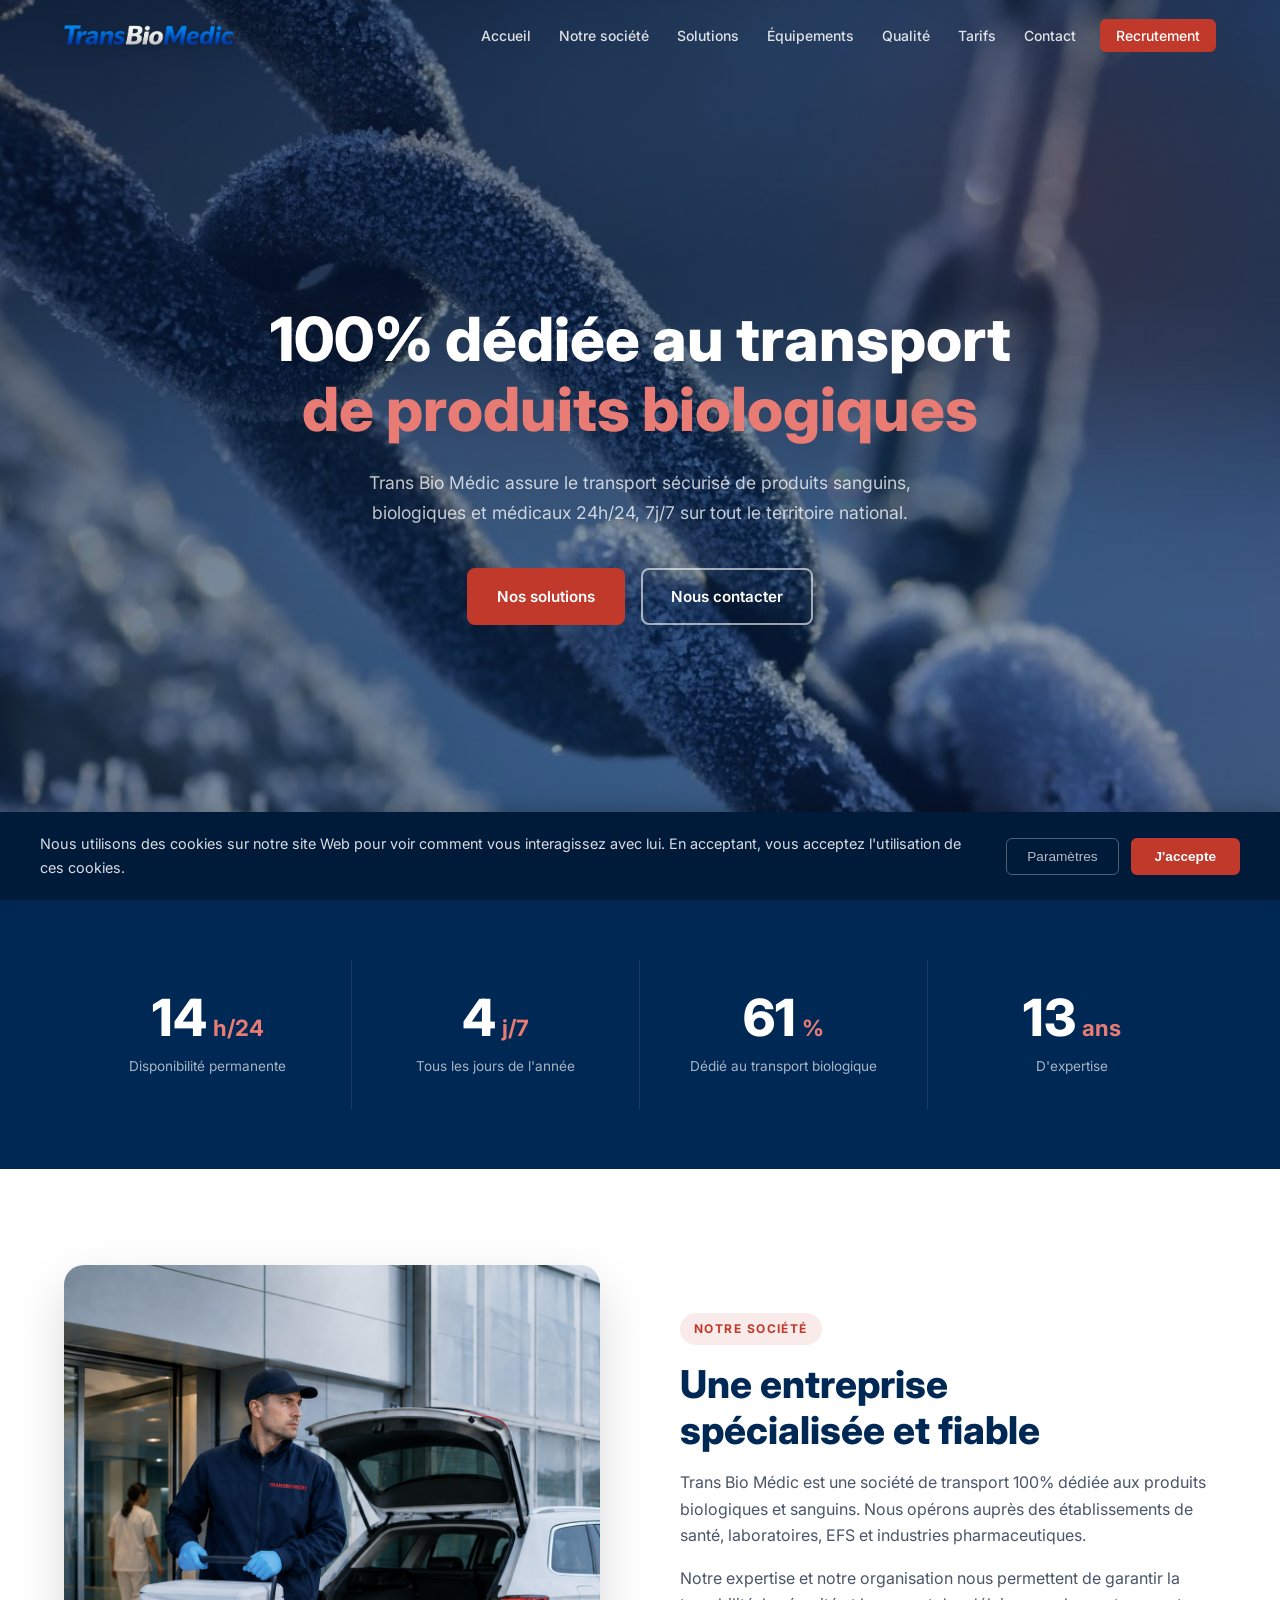
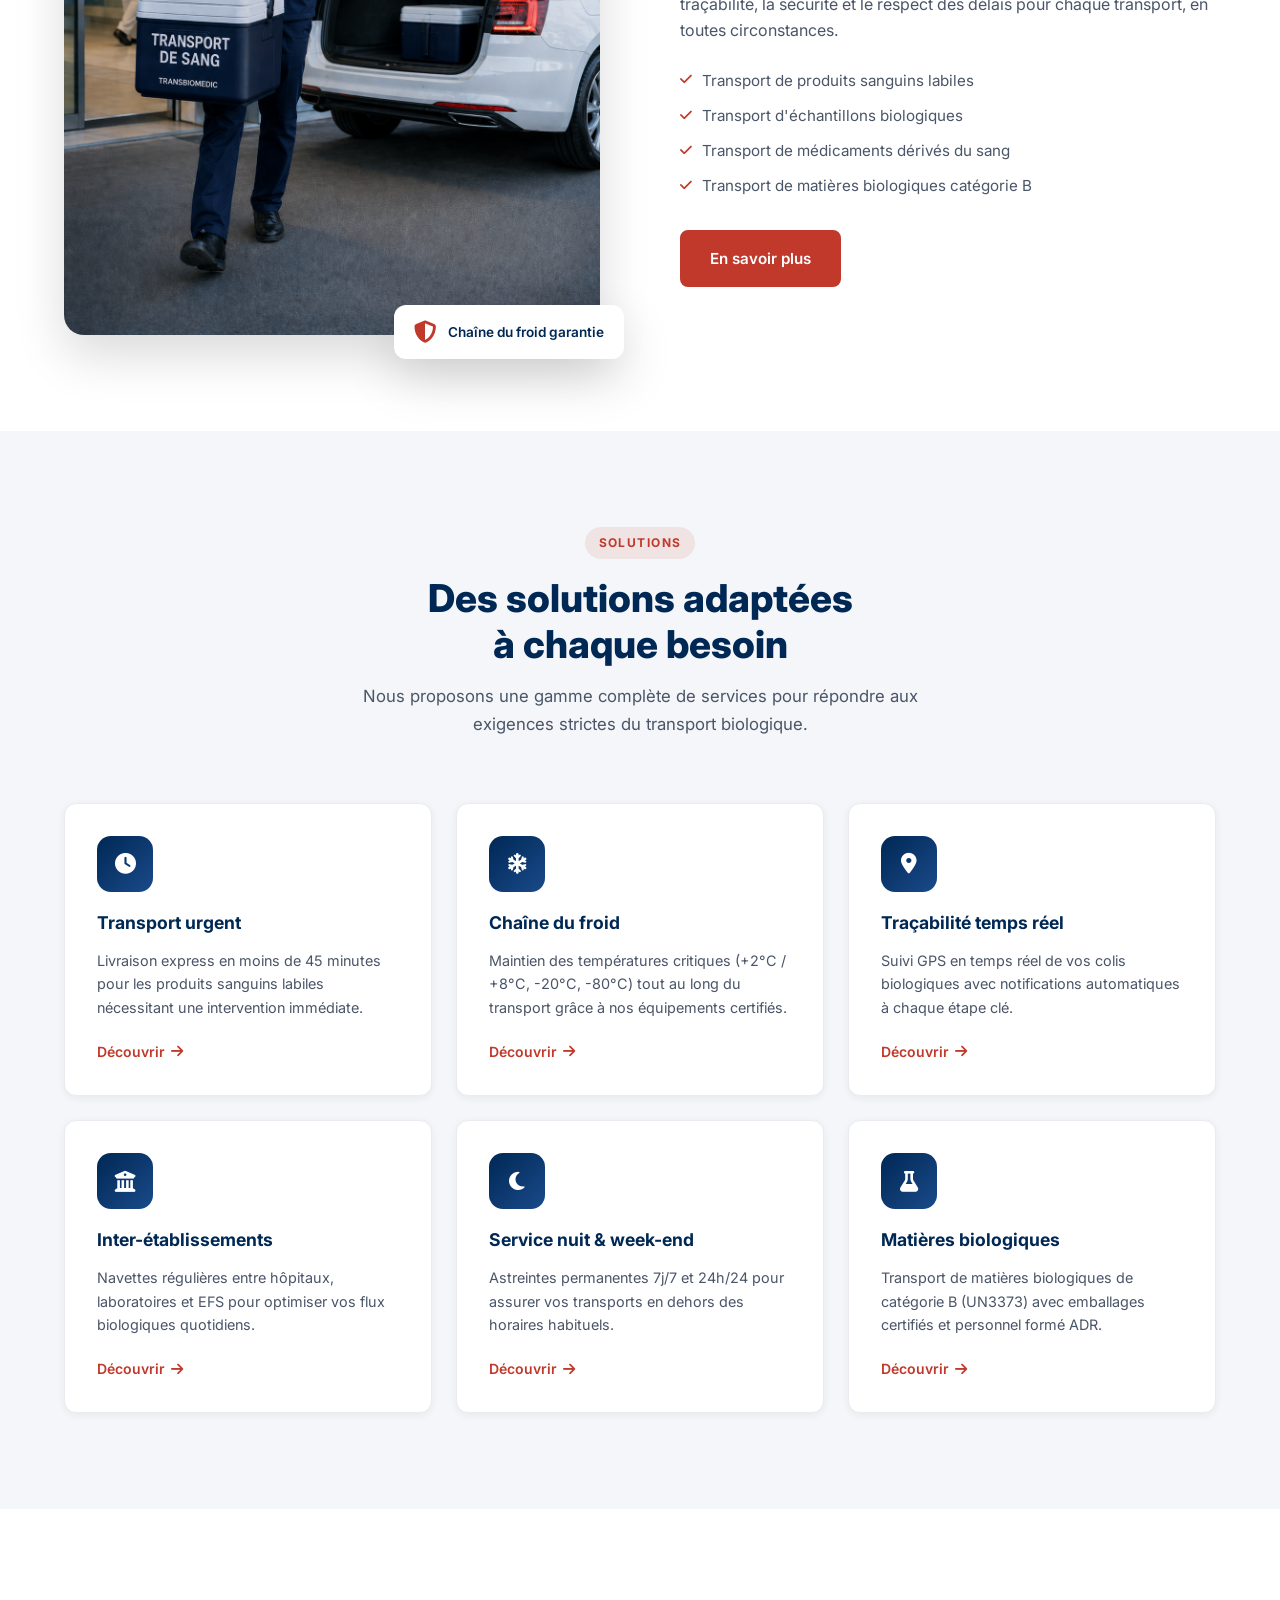
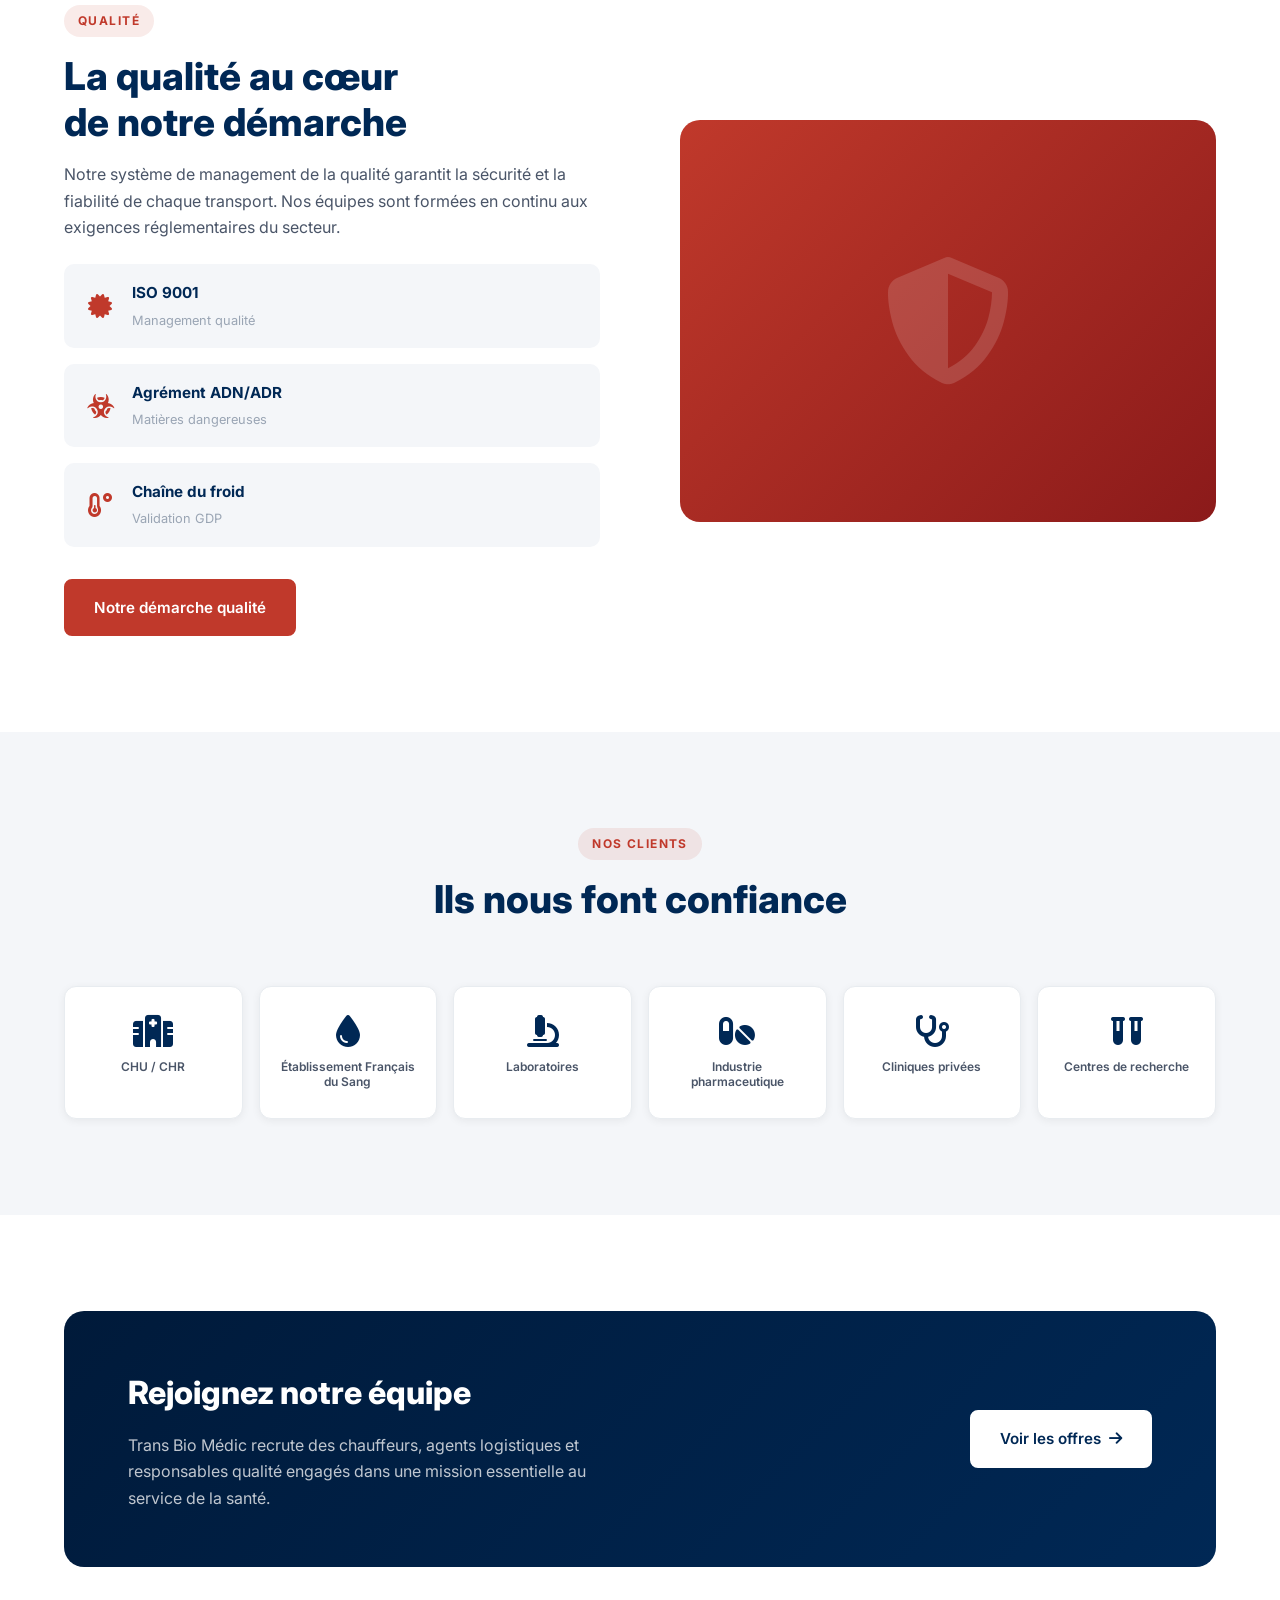
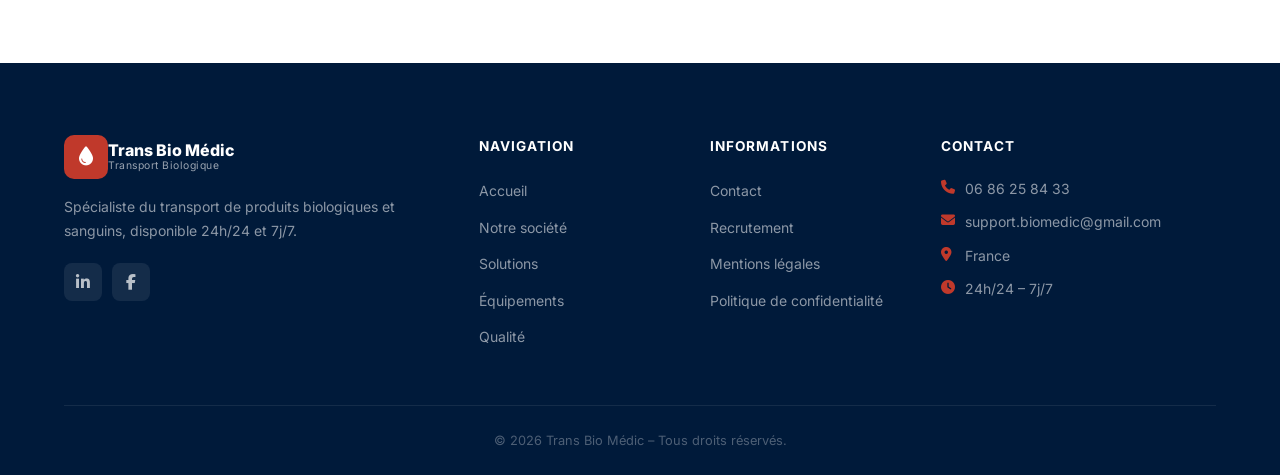
==== Accueil.html @ 2ca50e55 "Renommage index.html -> Accueil.html" ====
<!DOCTYPE html>
<html lang="fr">
<head>
  <meta charset="UTF-8" />
  <meta name="viewport" content="width=device-width, initial-scale=1.0" />
  <title>Trans Bio Médic – Transport de produits biologiques</title>
  <link rel="icon" type="image/x-icon" href="favicon.ico" />
  <link rel="icon" type="image/png" href="images/favicon.png" />
  <link rel="stylesheet" href="css/style.css" />
  <link rel="preconnect" href="https://fonts.googleapis.com" />
  <link rel="preconnect" href="https://fonts.gstatic.com" crossorigin />
  <link href="https://fonts.googleapis.com/css2?family=Inter:wght@300;400;500;600;700;800&display=swap" rel="stylesheet" />
  <link rel="stylesheet" href="https://cdnjs.cloudflare.com/ajax/libs/font-awesome/6.5.0/css/all.min.css" />
</head>
<body>

  <!-- ===== COOKIE BANNER ===== -->
  <div class="cookie-banner" id="cookieBanner">
    <div class="cookie-content">
      <p>Nous utilisons des cookies sur notre site Web pour voir comment vous interagissez avec lui. En acceptant, vous acceptez l'utilisation de ces cookies.</p>
      <div class="cookie-actions">
        <button class="btn-cookie-settings" id="cookieSettings">Paramètres</button>
        <button class="btn-cookie-accept" id="cookieAccept">J'accepte</button>
      </div>
    </div>
  </div>

  <!-- ===== HEADER / NAVIGATION ===== -->
  <header class="header" id="header">
    <nav class="navbar">
      <a href="index.html" class="logo">
        <img src="images/logo-tbm.png" alt="Trans Bio Médic" class="logo-img" />
      </a>

      <ul class="nav-links" id="navLinks">
        <li><a href="index.html" class="nav-link active">Accueil</a></li>
        <li><a href="pages/notre-societe.html" class="nav-link">Notre société</a></li>
        <li><a href="pages/solutions.html" class="nav-link">Solutions</a></li>
        <li><a href="pages/equipements.html" class="nav-link">Équipements</a></li>
        <li><a href="pages/qualite.html" class="nav-link">Qualité</a></li>
        <li><a href="Grille%20tarifaire.html" class="nav-link">Tarifs</a></li>
        <li><a href="pages/contact.html" class="nav-link">Contact</a></li>
        <li><a href="pages/recrutement.html" class="nav-link nav-link--cta">Recrutement</a></li>
      </ul>

      <button class="hamburger" id="hamburger" aria-label="Menu">
        <span></span><span></span><span></span>
      </button>
    </nav>
  </header>

  <!-- ===== HERO ===== -->
  <section class="hero">
    <div class="hero-bg">
      <div class="hero-particles" id="particles"></div>
    </div>
    <div class="hero-content">
      <h1 class="hero-title">
        100% dédiée au transport<br />
        <span class="hero-title--accent">de produits biologiques</span>
      </h1>
      <p class="hero-desc">
        Trans Bio Médic assure le transport sécurisé de produits sanguins, biologiques
        et médicaux 24h/24, 7j/7 sur tout le territoire national.
      </p>
      <div class="hero-cta">
        <a href="pages/solutions.html" class="btn btn--primary">Nos solutions</a>
        <a href="pages/contact.html" class="btn btn--outline">Nous contacter</a>
      </div>
    </div>
    <div class="hero-scroll">
      <span>Découvrir</span>
      <i class="fa-solid fa-chevron-down"></i>
    </div>
  </section>

  <!-- ===== CHIFFRES CLÉS ===== -->
  <section class="stats">
    <div class="container">
      <div class="stats-grid">
        <div class="stat-card" data-count="24">
          <span class="stat-number" data-target="24">0</span>
          <span class="stat-unit">h/24</span>
          <p class="stat-label">Disponibilité permanente</p>
        </div>
        <div class="stat-card" data-count="7">
          <span class="stat-number" data-target="7">0</span>
          <span class="stat-unit">j/7</span>
          <p class="stat-label">Tous les jours de l'année</p>
        </div>
        <div class="stat-card" data-count="100">
          <span class="stat-number" data-target="100">0</span>
          <span class="stat-unit">%</span>
          <p class="stat-label">Dédié au transport biologique</p>
        </div>
        <div class="stat-card" data-count="15">
          <span class="stat-number" data-target="22">0</span>
          <span class="stat-unit">ans</span>
          <p class="stat-label">D'expertise</p>
        </div>
      </div>
    </div>
  </section>

  <!-- ===== PRÉSENTATION ===== -->
  <section class="about section">
    <div class="container">
      <div class="about-grid">
        <div class="about-visual">
          <div class="about-img-wrapper">
            <img src="images/Coursier%20avec%20logo.png" alt="Coursier Trans Bio Médic" class="about-img" />
            <div class="about-badge-float">
              <i class="fa-solid fa-shield-halved"></i>
              <span>Chaîne du froid garantie</span>
            </div>
          </div>
        </div>
        <div class="about-text">
          <div class="section-tag">Notre société</div>
          <h2 class="section-title">Une entreprise<br />spécialisée et fiable</h2>
          <p>
            Trans Bio Médic est une société de transport 100% dédiée aux produits biologiques
            et sanguins. Nous opérons auprès des établissements de santé, laboratoires,
            EFS et industries pharmaceutiques.
          </p>
          <p>
            Notre expertise et notre organisation nous permettent de garantir la traçabilité,
            la sécurité et le respect des délais pour chaque transport, en toutes circonstances.
          </p>
          <ul class="about-list">
            <li><i class="fa-solid fa-check"></i> Transport de produits sanguins labiles</li>
            <li><i class="fa-solid fa-check"></i> Transport d'échantillons biologiques</li>
            <li><i class="fa-solid fa-check"></i> Transport de médicaments dérivés du sang</li>
            <li><i class="fa-solid fa-check"></i> Transport de matières biologiques catégorie B</li>
          </ul>
          <a href="pages/notre-societe.html" class="btn btn--primary">En savoir plus</a>
        </div>
      </div>
    </div>
  </section>

  <!-- ===== SOLUTIONS ===== -->
  <section class="solutions section section--gray">
    <div class="container">
      <div class="section-header">
        <div class="section-tag">Solutions</div>
        <h2 class="section-title">Des solutions adaptées<br />à chaque besoin</h2>
        <p class="section-desc">
          Nous proposons une gamme complète de services pour répondre aux exigences
          strictes du transport biologique.
        </p>
      </div>
      <div class="solutions-grid">
        <div class="solution-card">
          <div class="solution-icon">
            <i class="fa-solid fa-clock"></i>
          </div>
          <h3>Transport urgent</h3>
          <p>Livraison express en moins de 45 minutes pour les produits sanguins labiles nécessitant une intervention immédiate.</p>
          <a href="pages/solutions.html" class="card-link">Découvrir <i class="fa-solid fa-arrow-right"></i></a>
        </div>
        <div class="solution-card">
          <div class="solution-icon">
            <i class="fa-solid fa-snowflake"></i>
          </div>
          <h3>Chaîne du froid</h3>
          <p>Maintien des températures critiques (+2°C / +8°C, -20°C, -80°C) tout au long du transport grâce à nos équipements certifiés.</p>
          <a href="pages/solutions.html" class="card-link">Découvrir <i class="fa-solid fa-arrow-right"></i></a>
        </div>
        <div class="solution-card">
          <div class="solution-icon">
            <i class="fa-solid fa-location-dot"></i>
          </div>
          <h3>Traçabilité temps réel</h3>
          <p>Suivi GPS en temps réel de vos colis biologiques avec notifications automatiques à chaque étape clé.</p>
          <a href="pages/solutions.html" class="card-link">Découvrir <i class="fa-solid fa-arrow-right"></i></a>
        </div>
        <div class="solution-card">
          <div class="solution-icon">
            <i class="fa-solid fa-building-columns"></i>
          </div>
          <h3>Inter-établissements</h3>
          <p>Navettes régulières entre hôpitaux, laboratoires et EFS pour optimiser vos flux biologiques quotidiens.</p>
          <a href="pages/solutions.html" class="card-link">Découvrir <i class="fa-solid fa-arrow-right"></i></a>
        </div>
        <div class="solution-card">
          <div class="solution-icon">
            <i class="fa-solid fa-moon"></i>
          </div>
          <h3>Service nuit & week-end</h3>
          <p>Astreintes permanentes 7j/7 et 24h/24 pour assurer vos transports en dehors des horaires habituels.</p>
          <a href="pages/solutions.html" class="card-link">Découvrir <i class="fa-solid fa-arrow-right"></i></a>
        </div>
        <div class="solution-card">
          <div class="solution-icon">
            <i class="fa-solid fa-flask"></i>
          </div>
          <h3>Matières biologiques</h3>
          <p>Transport de matières biologiques de catégorie B (UN3373) avec emballages certifiés et personnel formé ADR.</p>
          <a href="pages/solutions.html" class="card-link">Découvrir <i class="fa-solid fa-arrow-right"></i></a>
        </div>
      </div>
    </div>
  </section>

  <!-- ===== QUALITÉ ===== -->
  <section class="quality section">
    <div class="container">
      <div class="quality-grid">
        <div class="quality-text">
          <div class="section-tag">Qualité</div>
          <h2 class="section-title">La qualité au cœur<br />de notre démarche</h2>
          <p>
            Notre système de management de la qualité garantit la sécurité et la fiabilité
            de chaque transport. Nos équipes sont formées en continu aux exigences
            réglementaires du secteur.
          </p>
          <div class="quality-certifs">
            <div class="certif-badge">
              <i class="fa-solid fa-certificate"></i>
              <div>
                <strong>ISO 9001</strong>
                <span>Management qualité</span>
              </div>
            </div>
            <div class="certif-badge">
              <i class="fa-solid fa-biohazard"></i>
              <div>
                <strong>Agrément ADN/ADR</strong>
                <span>Matières dangereuses</span>
              </div>
            </div>
            <div class="certif-badge">
              <i class="fa-solid fa-temperature-low"></i>
              <div>
                <strong>Chaîne du froid</strong>
                <span>Validation GDP</span>
              </div>
            </div>
          </div>
          <a href="pages/qualite.html" class="btn btn--primary">Notre démarche qualité</a>
        </div>
        <div class="quality-visual">
          <div class="quality-img-placeholder">
            <i class="fa-solid fa-shield-halved"></i>
          </div>
        </div>
      </div>
    </div>
  </section>

  <!-- ===== CLIENTS / PARTENAIRES ===== -->
  <section class="partners section section--gray">
    <div class="container">
      <div class="section-header">
        <div class="section-tag">Nos clients</div>
        <h2 class="section-title">Ils nous font confiance</h2>
      </div>
      <div class="partners-grid">
        <div class="partner-item"><i class="fa-solid fa-hospital"></i><span>CHU / CHR</span></div>
        <div class="partner-item"><i class="fa-solid fa-droplet"></i><span>Établissement Français du Sang</span></div>
        <div class="partner-item"><i class="fa-solid fa-microscope"></i><span>Laboratoires</span></div>
        <div class="partner-item"><i class="fa-solid fa-pills"></i><span>Industrie pharmaceutique</span></div>
        <div class="partner-item"><i class="fa-solid fa-stethoscope"></i><span>Cliniques privées</span></div>
        <div class="partner-item"><i class="fa-solid fa-vials"></i><span>Centres de recherche</span></div>
      </div>
    </div>
  </section>

  <!-- ===== RECRUTEMENT APERÇU ===== -->
  <section class="recruitment-cta section">
    <div class="container">
      <div class="recruitment-card">
        <div class="recruitment-text">
          <h2>Rejoignez notre équipe</h2>
          <p>Trans Bio Médic recrute des chauffeurs, agents logistiques et responsables qualité engagés dans une mission essentielle au service de la santé.</p>
        </div>
        <a href="pages/recrutement.html" class="btn btn--white">Voir les offres <i class="fa-solid fa-arrow-right"></i></a>
      </div>
    </div>
  </section>

  <!-- ===== FOOTER ===== -->
  <footer class="footer">
    <div class="container">
      <div class="footer-grid">
        <div class="footer-brand">
          <div class="logo">
            <div class="logo-icon">
              <i class="fa-solid fa-droplet"></i>
            </div>
            <div class="logo-text">
              <span class="logo-main">Trans Bio Médic</span>
              <span class="logo-sub">Transport Biologique</span>
            </div>
          </div>
          <p>Spécialiste du transport de produits biologiques et sanguins, disponible 24h/24 et 7j/7.</p>
          <div class="footer-social">
            <a href="#" aria-label="LinkedIn"><i class="fa-brands fa-linkedin-in"></i></a>
            <a href="#" aria-label="Facebook"><i class="fa-brands fa-facebook-f"></i></a>
          </div>
        </div>
        <div class="footer-col">
          <h4>Navigation</h4>
          <ul>
            <li><a href="index.html">Accueil</a></li>
            <li><a href="pages/notre-societe.html">Notre société</a></li>
            <li><a href="pages/solutions.html">Solutions</a></li>
            <li><a href="pages/equipements.html">Équipements</a></li>
            <li><a href="pages/qualite.html">Qualité</a></li>
          </ul>
        </div>
        <div class="footer-col">
          <h4>Informations</h4>
          <ul>
            <li><a href="pages/contact.html">Contact</a></li>
            <li><a href="pages/recrutement.html">Recrutement</a></li>
            <li><a href="#">Mentions légales</a></li>
            <li><a href="#">Politique de confidentialité</a></li>
          </ul>
        </div>
        <div class="footer-col">
          <h4>Contact</h4>
          <ul class="footer-contact">
            <li><i class="fa-solid fa-phone"></i><a href="tel:+33686258433">06 86 25 84 33</a></li>
            <li><i class="fa-solid fa-envelope"></i><a href="mailto:support.biomedic@gmail.com">support.biomedic@gmail.com</a></li>
            <li><i class="fa-solid fa-location-dot"></i><span>France</span></li>
            <li><i class="fa-solid fa-clock"></i><span>24h/24 – 7j/7</span></li>
          </ul>
        </div>
      </div>
      <div class="footer-bottom">
        <p>&copy; 2026 Trans Bio Médic – Tous droits réservés.</p>
      </div>
    </div>
  </footer>

  <script src="js/main.js"></script>
</body>
</html>
---- css/style.css ----
/* =============================================
   TRANS BIO MÉDIC — CSS Principal
   ============================================= */

/* ---- Variables ---- */
:root {
  --color-primary: #002855;
  --color-primary-dark: #001a3a;
  --color-accent: #c0392b;
  --color-accent-light: #e74c3c;
  --color-white: #ffffff;
  --color-gray-100: #f4f6f9;
  --color-gray-200: #e8ecf0;
  --color-gray-400: #9aa5b4;
  --color-gray-700: #4a5568;
  --color-gray-900: #1a202c;

  --font-family: 'Inter', sans-serif;
  --border-radius: 12px;
  --border-radius-lg: 20px;
  --shadow-sm: 0 2px 8px rgba(0,0,0,0.06);
  --shadow-md: 0 8px 24px rgba(0,0,0,0.10);
  --shadow-lg: 0 20px 50px rgba(0,0,0,0.15);
  --transition: 0.3s ease;
  --header-height: 70px;
}

/* ---- Reset & Base ---- */
*, *::before, *::after { box-sizing: border-box; margin: 0; padding: 0; }

html { scroll-behavior: smooth; font-size: 16px; }

body {
  font-family: var(--font-family);
  color: var(--color-gray-900);
  background: var(--color-white);
  line-height: 1.65;
  overflow-x: hidden;
}

img { max-width: 100%; display: block; }
a { text-decoration: none; color: inherit; }
ul { list-style: none; }

.container {
  max-width: 1200px;
  margin: 0 auto;
  padding: 0 24px;
}

.section { padding: 96px 0; }
.section--gray { background: var(--color-gray-100); }

/* ---- Section Header ---- */
.section-tag {
  display: inline-flex;
  align-items: center;
  gap: 8px;
  background: rgba(192,57,43,0.10);
  color: var(--color-accent);
  font-size: 0.75rem;
  font-weight: 700;
  letter-spacing: 0.12em;
  text-transform: uppercase;
  padding: 6px 14px;
  border-radius: 50px;
  margin-bottom: 16px;
}

.section-title {
  font-size: clamp(1.75rem, 3vw, 2.5rem);
  font-weight: 800;
  color: var(--color-primary);
  line-height: 1.2;
  margin-bottom: 16px;
}

.section-desc {
  font-size: 1.05rem;
  color: var(--color-gray-700);
  max-width: 560px;
  margin: 0 auto;
}

.section-header {
  text-align: center;
  margin-bottom: 64px;
}

/* ---- Buttons ---- */
.btn {
  display: inline-flex;
  align-items: center;
  gap: 8px;
  padding: 14px 28px;
  border-radius: 8px;
  font-weight: 600;
  font-size: 0.95rem;
  cursor: pointer;
  border: 2px solid transparent;
  transition: all var(--transition);
}

.btn--primary {
  background: var(--color-accent);
  color: var(--color-white);
  border-color: var(--color-accent);
}
.btn--primary:hover {
  background: var(--color-accent-light);
  border-color: var(--color-accent-light);
  transform: translateY(-2px);
  box-shadow: 0 8px 20px rgba(192,57,43,0.30);
}

.btn--outline {
  background: transparent;
  color: var(--color-white);
  border-color: rgba(255,255,255,0.6);
}
.btn--outline:hover {
  background: rgba(255,255,255,0.15);
  border-color: var(--color-white);
}

.btn--white {
  background: var(--color-white);
  color: var(--color-primary);
  border-color: var(--color-white);
}
.btn--white:hover {
  background: var(--color-gray-100);
  transform: translateY(-2px);
  box-shadow: 0 8px 20px rgba(0,0,0,0.15);
}

/* ---- COOKIE BANNER ---- */
.cookie-banner {
  position: fixed;
  bottom: 0; left: 0; right: 0;
  background: var(--color-primary-dark);
  color: var(--color-white);
  z-index: 9999;
  padding: 20px 24px;
  box-shadow: 0 -4px 20px rgba(0,0,0,0.2);
  transform: translateY(100%);
  transition: transform 0.4s ease;
}
.cookie-banner.visible { transform: translateY(0); }

.cookie-content {
  max-width: 1200px;
  margin: 0 auto;
  display: flex;
  align-items: center;
  gap: 24px;
  flex-wrap: wrap;
}
.cookie-content p {
  flex: 1;
  font-size: 0.9rem;
  color: rgba(255,255,255,0.85);
  min-width: 250px;
}
.cookie-actions { display: flex; gap: 12px; flex-shrink: 0; }

.btn-cookie-settings {
  background: transparent;
  color: rgba(255,255,255,0.7);
  border: 1px solid rgba(255,255,255,0.3);
  padding: 10px 20px;
  border-radius: 6px;
  cursor: pointer;
  font-size: 0.85rem;
  transition: all var(--transition);
}
.btn-cookie-settings:hover { color: white; border-color: white; }

.btn-cookie-accept {
  background: var(--color-accent);
  color: white;
  border: none;
  padding: 10px 24px;
  border-radius: 6px;
  cursor: pointer;
  font-weight: 600;
  font-size: 0.85rem;
  transition: background var(--transition);
}
.btn-cookie-accept:hover { background: var(--color-accent-light); }

/* ---- HEADER / NAV ---- */
.header {
  position: fixed;
  top: 0; left: 0; right: 0;
  height: var(--header-height);
  z-index: 1000;
  transition: background var(--transition), box-shadow var(--transition);
}
.header.scrolled {
  background: var(--color-primary-dark);
  box-shadow: 0 2px 20px rgba(0,0,0,0.25);
}

.navbar {
  max-width: 1200px;
  margin: 0 auto;
  padding: 0 24px;
  height: 100%;
  display: flex;
  align-items: center;
  justify-content: space-between;
  gap: 24px;
}
.logo {
  margin-right: auto;
}

/* Logo */
.logo {
  display: flex;
  align-items: center;
  flex-shrink: 0;
}
.logo-img {
  height: 21px;
  width: auto;
  object-fit: contain;
  display: block;
  filter: drop-shadow(0 2px 6px rgba(0,0,0,0.18));
  transition: transform var(--transition);
}
.logo:hover .logo-img {
  transform: scale(1.04);
}
.logo-icon {
  width: 44px; height: 44px;
  background: var(--color-accent);
  border-radius: 10px;
  display: flex; align-items: center; justify-content: center;
  color: white;
  font-size: 1.2rem;
  flex-shrink: 0;
}
.logo-text { display: flex; flex-direction: column; line-height: 1.2; }
.logo-main { font-size: 1rem; font-weight: 800; color: white; }
.logo-sub { font-size: 0.65rem; color: rgba(255,255,255,0.6); letter-spacing: 0.05em; }

/* Nav Links */
.nav-links {
  display: flex;
  align-items: center;
  gap: 4px;
}
.nav-link {
  color: rgba(255,255,255,0.85);
  font-size: 0.875rem;
  font-weight: 500;
  padding: 8px 12px;
  border-radius: 6px;
  transition: all var(--transition);
}
.nav-link:hover, .nav-link.active {
  color: white;
  background: rgba(255,255,255,0.12);
}
.nav-link--cta {
  background: var(--color-accent);
  color: white !important;
  padding: 8px 16px;
  margin-left: 8px;
}
.nav-link--cta:hover {
  background: var(--color-accent-light) !important;
}

/* Hamburger */
.hamburger {
  display: none;
  flex-direction: column;
  gap: 5px;
  background: none;
  border: none;
  cursor: pointer;
  padding: 4px;
}
.hamburger span {
  display: block;
  width: 24px; height: 2px;
  background: white;
  border-radius: 2px;
  transition: all var(--transition);
}
.hamburger.open span:nth-child(1) { transform: translateY(7px) rotate(45deg); }
.hamburger.open span:nth-child(2) { opacity: 0; }
.hamburger.open span:nth-child(3) { transform: translateY(-7px) rotate(-45deg); }

/* ---- HERO ---- */
.hero {
  min-height: 100vh;
  background: url('../images/Chaine.jpg') center center / cover no-repeat;
  display: flex;
  align-items: center;
  justify-content: center;
  position: relative;
  overflow: hidden;
  padding: calc(var(--header-height) + 40px) 24px 80px;
}
.hero::after {
  content: '';
  position: absolute;
  inset: 0;
  background: linear-gradient(135deg, rgba(0,20,50,0.60) 0%, rgba(0,40,85,0.50) 60%, rgba(10,30,70,0.45) 100%);
  z-index: 1;
}
.hero-bg, .hero-content, .hero-scroll {
  position: relative;
  z-index: 2;
}

.hero-bg {
  position: absolute;
  inset: 0;
  overflow: hidden;
}
.hero-bg::before {
  content: '';
  position: absolute;
  width: 600px; height: 600px;
  background: radial-gradient(circle, rgba(192,57,43,0.15) 0%, transparent 70%);
  top: -100px; right: -100px;
  border-radius: 50%;
}
.hero-bg::after {
  content: '';
  position: absolute;
  width: 400px; height: 400px;
  background: radial-gradient(circle, rgba(255,255,255,0.04) 0%, transparent 70%);
  bottom: 0; left: -50px;
  border-radius: 50%;
}

.hero-content {
  position: relative;
  z-index: 2;
  text-align: center;
  max-width: 820px;
}

.hero-badge {
  display: inline-flex;
  align-items: center;
  gap: 8px;
  background: rgba(255,255,255,0.10);
  border: 1px solid rgba(255,255,255,0.2);
  color: rgba(255,255,255,0.9);
  font-size: 0.8rem;
  font-weight: 600;
  letter-spacing: 0.05em;
  padding: 8px 18px;
  border-radius: 50px;
  margin-bottom: 32px;
}

.hero-title {
  font-size: clamp(2.2rem, 5vw, 3.8rem);
  font-weight: 800;
  color: white;
  line-height: 1.15;
  margin-bottom: 24px;
}
.hero-title--accent { color: #e87c75; }

.hero-desc {
  font-size: 1.1rem;
  color: rgba(255,255,255,0.75);
  max-width: 600px;
  margin: 0 auto 40px;
  line-height: 1.7;
}

.hero-cta {
  display: flex;
  gap: 16px;
  justify-content: center;
  flex-wrap: wrap;
}

.hero-scroll {
  position: absolute;
  bottom: 32px; left: 50%;
  transform: translateX(-50%);
  display: flex;
  flex-direction: column;
  align-items: center;
  gap: 8px;
  color: rgba(255,255,255,0.5);
  font-size: 0.75rem;
  letter-spacing: 0.1em;
  text-transform: uppercase;
  animation: bounce 2s ease-in-out infinite;
  cursor: pointer;
}
.hero-scroll i { font-size: 1rem; }

@keyframes bounce {
  0%, 100% { transform: translateX(-50%) translateY(0); }
  50% { transform: translateX(-50%) translateY(8px); }
}

/* ---- STATS ---- */
.stats {
  background: var(--color-primary);
  padding: 60px 0;
}
.stats-grid {
  display: grid;
  grid-template-columns: repeat(4, 1fr);
  gap: 0;
}
.stat-card {
  text-align: center;
  padding: 32px 24px;
  border-right: 1px solid rgba(255,255,255,0.1);
  color: white;
}
.stat-card:last-child { border-right: none; }

.stat-number {
  font-size: clamp(2.5rem, 4vw, 3.5rem);
  font-weight: 800;
  color: white;
  line-height: 1;
}
.stat-unit {
  font-size: 1.4rem;
  font-weight: 700;
  color: #e87c75;
  margin-left: 2px;
}
.stat-label {
  font-size: 0.85rem;
  color: rgba(255,255,255,0.65);
  margin-top: 8px;
}

/* ---- ABOUT ---- */
.about-grid {
  display: grid;
  grid-template-columns: 1fr 1fr;
  gap: 80px;
  align-items: center;
}
.about-visual { position: relative; }
.about-img-wrapper { position: relative; }
.about-img {
  width: 100%;
  height: 100%;
  object-fit: cover;
  border-radius: var(--border-radius-lg);
  display: block;
  box-shadow: var(--shadow-lg);
}
.about-img-placeholder {
  width: 100%;
  aspect-ratio: 4/3;
  background: linear-gradient(135deg, var(--color-primary) 0%, #1a4a8a 100%);
  border-radius: var(--border-radius-lg);
  display: flex;
  align-items: center;
  justify-content: center;
  font-size: 6rem;
  color: rgba(255,255,255,0.15);
}
.about-badge-float {
  position: absolute;
  bottom: -24px; right: -24px;
  background: white;
  border-radius: var(--border-radius);
  padding: 16px 20px;
  display: flex;
  align-items: center;
  gap: 12px;
  box-shadow: var(--shadow-lg);
  font-size: 0.85rem;
  font-weight: 600;
  color: var(--color-primary);
}
.about-badge-float i {
  color: var(--color-accent);
  font-size: 1.4rem;
}

.about-text { padding: 20px 0; }
.about-text p {
  color: var(--color-gray-700);
  margin-bottom: 16px;
}
.about-list {
  margin: 24px 0 32px;
  display: flex;
  flex-direction: column;
  gap: 10px;
}
.about-list li {
  display: flex;
  align-items: center;
  gap: 10px;
  font-size: 0.95rem;
  color: var(--color-gray-700);
}
.about-list li i {
  color: var(--color-accent);
  font-size: 0.85rem;
  flex-shrink: 0;
}

/* ---- SOLUTIONS ---- */
.solutions-grid {
  display: grid;
  grid-template-columns: repeat(3, 1fr);
  gap: 24px;
}
.solution-card {
  background: white;
  border-radius: var(--border-radius);
  padding: 32px;
  box-shadow: var(--shadow-sm);
  transition: all var(--transition);
  border: 1px solid var(--color-gray-200);
  display: flex;
  flex-direction: column;
  gap: 12px;
}
.solution-card:hover {
  transform: translateY(-6px);
  box-shadow: var(--shadow-lg);
  border-color: transparent;
}
.solution-icon {
  width: 56px; height: 56px;
  background: linear-gradient(135deg, var(--color-primary), #1a4a8a);
  border-radius: 14px;
  display: flex; align-items: center; justify-content: center;
  color: white;
  font-size: 1.3rem;
  margin-bottom: 4px;
}
.solution-card h3 {
  font-size: 1.1rem;
  font-weight: 700;
  color: var(--color-primary);
}
.solution-card p {
  font-size: 0.9rem;
  color: var(--color-gray-700);
  flex: 1;
}
.card-link {
  display: inline-flex;
  align-items: center;
  gap: 6px;
  color: var(--color-accent);
  font-size: 0.875rem;
  font-weight: 600;
  margin-top: 8px;
  transition: gap var(--transition);
}
.card-link:hover { gap: 10px; }

/* ---- QUALITÉ ---- */
.quality-grid {
  display: grid;
  grid-template-columns: 1fr 1fr;
  gap: 80px;
  align-items: center;
}
.quality-text p {
  color: var(--color-gray-700);
  margin-bottom: 24px;
}
.quality-certifs {
  display: flex;
  flex-direction: column;
  gap: 16px;
  margin-bottom: 32px;
}
.certif-badge {
  display: flex;
  align-items: center;
  gap: 16px;
  background: var(--color-gray-100);
  border-radius: 10px;
  padding: 16px 20px;
  transition: all var(--transition);
}
.certif-badge:hover { background: var(--color-gray-200); }
.certif-badge i {
  font-size: 1.5rem;
  color: var(--color-accent);
  width: 32px;
  text-align: center;
}
.certif-badge strong {
  display: block;
  font-size: 0.95rem;
  color: var(--color-primary);
}
.certif-badge span {
  font-size: 0.8rem;
  color: var(--color-gray-400);
}

.quality-img-placeholder {
  width: 100%;
  aspect-ratio: 4/3;
  background: linear-gradient(135deg, var(--color-accent) 0%, #8b1a1a 100%);
  border-radius: var(--border-radius-lg);
  display: flex;
  align-items: center;
  justify-content: center;
  font-size: 8rem;
  color: rgba(255,255,255,0.15);
}

/* ---- PARTNERS ---- */
.partners-grid {
  display: grid;
  grid-template-columns: repeat(6, 1fr);
  gap: 16px;
}
.partner-item {
  background: white;
  border-radius: var(--border-radius);
  padding: 28px 16px;
  text-align: center;
  display: flex;
  flex-direction: column;
  align-items: center;
  gap: 12px;
  box-shadow: var(--shadow-sm);
  border: 1px solid var(--color-gray-200);
  transition: all var(--transition);
  cursor: default;
}
.partner-item:hover {
  transform: translateY(-4px);
  box-shadow: var(--shadow-md);
  border-color: var(--color-accent);
}
.partner-item i {
  font-size: 2rem;
  color: var(--color-primary);
}
.partner-item span {
  font-size: 0.75rem;
  font-weight: 600;
  color: var(--color-gray-700);
  text-align: center;
  line-height: 1.3;
}

/* ---- RECRUITMENT CTA ---- */
.recruitment-card {
  background: linear-gradient(135deg, var(--color-primary-dark) 0%, var(--color-primary) 100%);
  border-radius: var(--border-radius-lg);
  padding: 56px 64px;
  display: flex;
  align-items: center;
  justify-content: space-between;
  gap: 40px;
}
.recruitment-card h2 {
  font-size: clamp(1.5rem, 3vw, 2rem);
  font-weight: 800;
  color: white;
  margin-bottom: 12px;
}
.recruitment-card p {
  color: rgba(255,255,255,0.75);
  max-width: 500px;
}

/* ---- FOOTER ---- */
.footer {
  background: var(--color-primary-dark);
  color: rgba(255,255,255,0.75);
  padding-top: 72px;
}
.footer-grid {
  display: grid;
  grid-template-columns: 2fr 1fr 1fr 1.5fr;
  gap: 48px;
  padding-bottom: 56px;
  border-bottom: 1px solid rgba(255,255,255,0.08);
}
.footer-brand .logo { margin-bottom: 16px; }
.footer-brand p {
  font-size: 0.875rem;
  line-height: 1.7;
  color: rgba(255,255,255,0.55);
  margin-bottom: 20px;
}
.footer-social {
  display: flex;
  gap: 10px;
}
.footer-social a {
  width: 38px; height: 38px;
  border-radius: 8px;
  background: rgba(255,255,255,0.08);
  display: flex; align-items: center; justify-content: center;
  color: rgba(255,255,255,0.7);
  transition: all var(--transition);
}
.footer-social a:hover {
  background: var(--color-accent);
  color: white;
}

.footer-col h4 {
  font-size: 0.85rem;
  font-weight: 700;
  color: white;
  letter-spacing: 0.08em;
  text-transform: uppercase;
  margin-bottom: 20px;
}
.footer-col ul { display: flex; flex-direction: column; gap: 10px; }
.footer-col ul li a {
  font-size: 0.875rem;
  color: rgba(255,255,255,0.55);
  transition: color var(--transition);
}
.footer-col ul li a:hover { color: white; }

.footer-contact { display: flex; flex-direction: column; gap: 10px; }
.footer-contact li {
  display: flex;
  align-items: flex-start;
  gap: 10px;
  font-size: 0.875rem;
  color: rgba(255,255,255,0.55);
}
.footer-contact li i {
  color: var(--color-accent);
  margin-top: 3px;
  width: 14px;
  flex-shrink: 0;
}
.footer-contact li a { color: rgba(255,255,255,0.55); transition: color var(--transition); }
.footer-contact li a:hover { color: white; }

.footer-bottom {
  padding: 24px 0;
  text-align: center;
  font-size: 0.8rem;
  color: rgba(255,255,255,0.3);
}

/* ========================
   PAGE INTÉRIEURE — Layout
   ======================== */
.page-hero {
  background: linear-gradient(135deg, var(--color-primary-dark) 0%, var(--color-primary) 100%);
  padding: calc(var(--header-height) + 60px) 24px 80px;
  text-align: center;
  position: relative;
  overflow: hidden;
}
.page-hero::before {
  content: '';
  position: absolute;
  width: 500px; height: 500px;
  background: radial-gradient(circle, rgba(192,57,43,0.12) 0%, transparent 70%);
  top: -100px; right: -100px;
  border-radius: 50%;
}
.page-hero-content { position: relative; z-index: 2; }
.page-hero h1 {
  font-size: clamp(2rem, 4vw, 3rem);
  font-weight: 800;
  color: white;
  margin-bottom: 16px;
}
.page-hero p {
  font-size: 1.1rem;
  color: rgba(255,255,255,0.75);
  max-width: 600px;
  margin: 0 auto;
}
.breadcrumb {
  display: flex;
  align-items: center;
  justify-content: center;
  gap: 8px;
  margin-bottom: 24px;
  font-size: 0.85rem;
  color: rgba(255,255,255,0.5);
}
.breadcrumb a { color: rgba(255,255,255,0.6); transition: color var(--transition); }
.breadcrumb a:hover { color: white; }
.breadcrumb i { font-size: 0.6rem; }

/* ========================
   RESPONSIVE
   ======================== */
@media (max-width: 1100px) {
  .partners-grid { grid-template-columns: repeat(3, 1fr); }
}

@media (max-width: 900px) {
  .stats-grid { grid-template-columns: repeat(2, 1fr); }
  .stat-card { border-right: none; border-bottom: 1px solid rgba(255,255,255,0.1); }
  .stat-card:nth-child(odd) { border-right: 1px solid rgba(255,255,255,0.1); }
  .about-grid, .quality-grid { grid-template-columns: 1fr; gap: 48px; }
  .about-visual { order: -1; }
  .quality-visual { display: none; }
  .solutions-grid { grid-template-columns: repeat(2, 1fr); }
  .footer-grid { grid-template-columns: 1fr 1fr; gap: 32px; }
  .recruitment-card { flex-direction: column; text-align: center; padding: 40px 32px; }
}

@media (max-width: 768px) {
  .hamburger { display: flex; }
  .nav-links {
    position: fixed;
    top: var(--header-height); left: 0; right: 0;
    background: var(--color-primary-dark);
    flex-direction: column;
    padding: 24px;
    gap: 8px;
    transform: translateY(-100%);
    opacity: 0;
    pointer-events: none;
    transition: all var(--transition);
    box-shadow: 0 10px 30px rgba(0,0,0,0.3);
    z-index: 999;
  }
  .nav-links.open {
    transform: translateY(0);
    opacity: 1;
    pointer-events: all;
  }
  .nav-link { width: 100%; padding: 12px 16px; }
  .nav-link--cta { text-align: center; margin-left: 0; margin-top: 8px; }
  .solutions-grid { grid-template-columns: 1fr; }
  .partners-grid { grid-template-columns: repeat(2, 1fr); }
  .about-badge-float { display: none; }
  .section { padding: 64px 0; }
}

@media (max-width: 480px) {
  .stats-grid { grid-template-columns: 1fr 1fr; }
  .footer-grid { grid-template-columns: 1fr; }
  .hero-cta { flex-direction: column; align-items: center; }
  .recruitment-card { padding: 32px 24px; }
}

/* ========================
   ANIMATIONS
   ======================== */
.fade-in {
  opacity: 0;
  transform: translateY(30px);
  transition: opacity 0.6s ease, transform 0.6s ease;
}
.fade-in.visible {
  opacity: 1;
  transform: translateY(0);
}
.fade-in-delay-1 { transition-delay: 0.1s; }
.fade-in-delay-2 { transition-delay: 0.2s; }
.fade-in-delay-3 { transition-delay: 0.3s; }
.fade-in-delay-4 { transition-delay: 0.4s; }
.fade-in-delay-5 { transition-delay: 0.5s; }
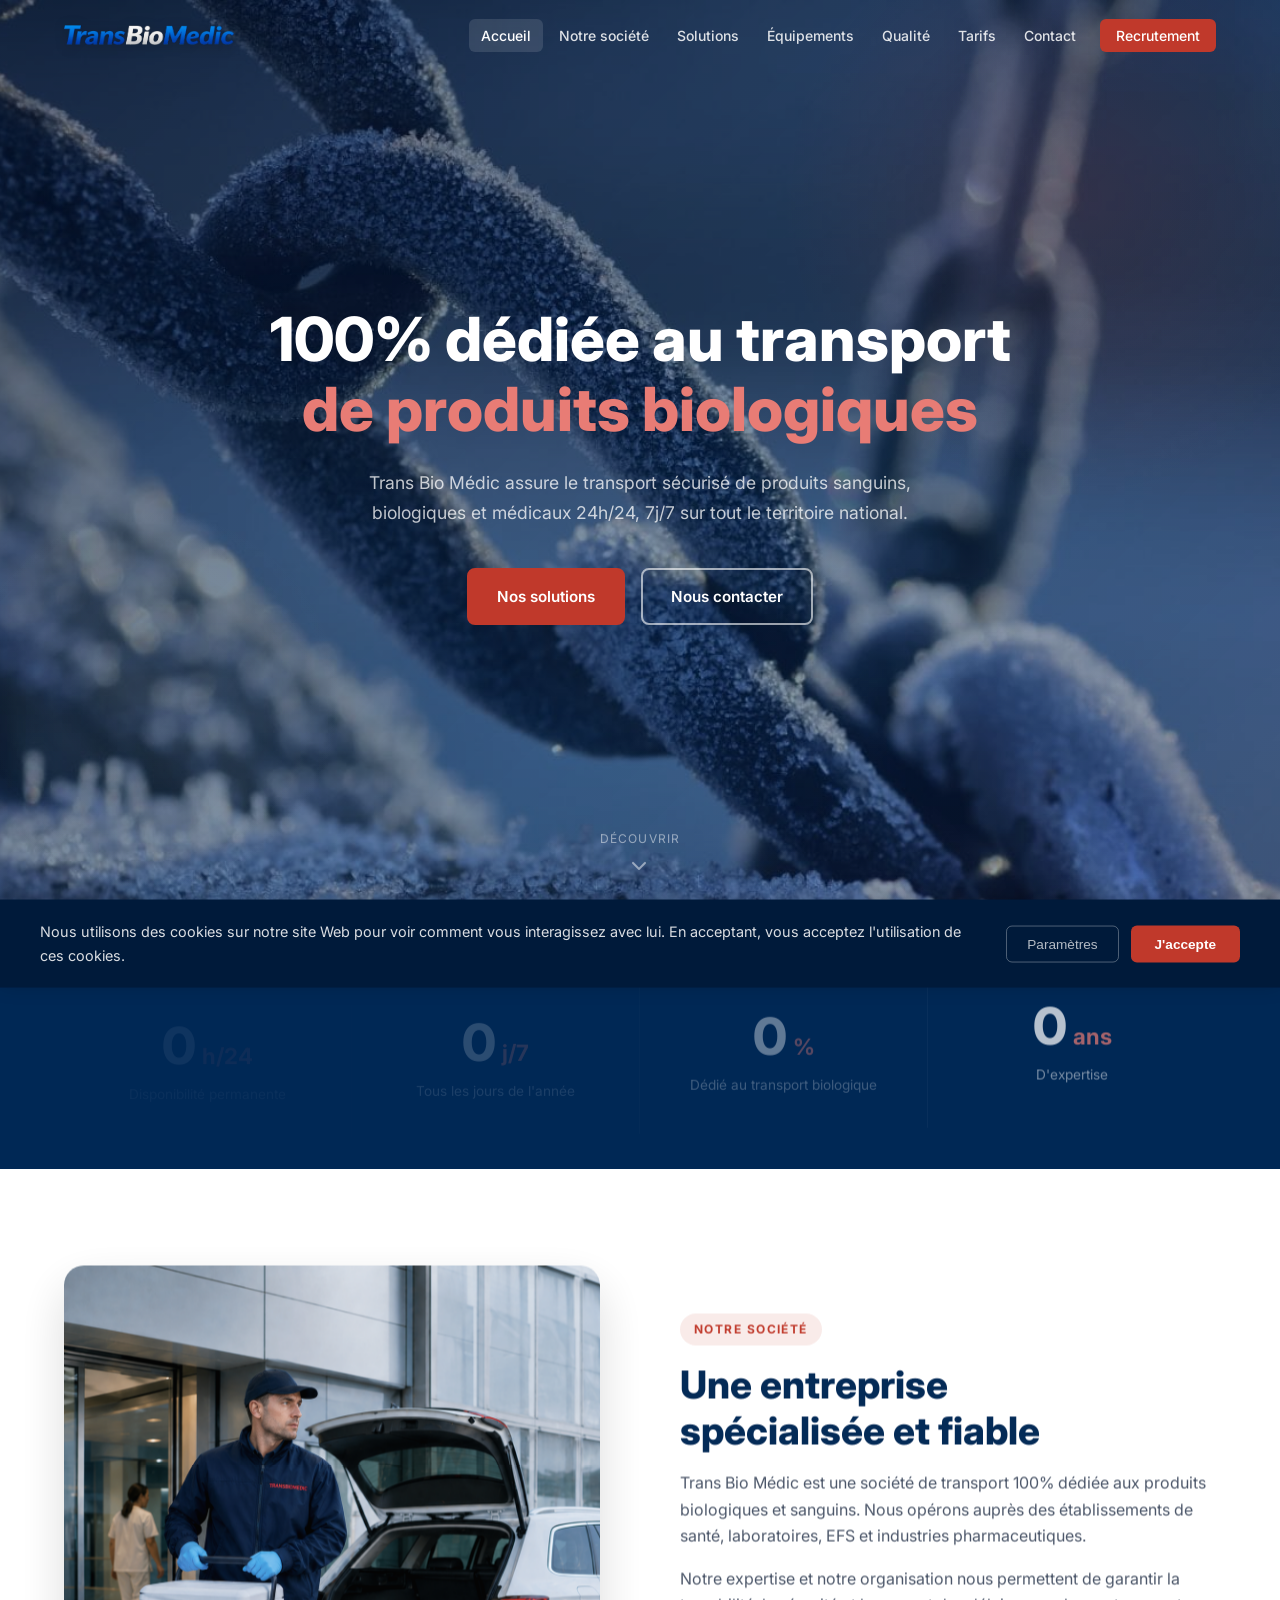
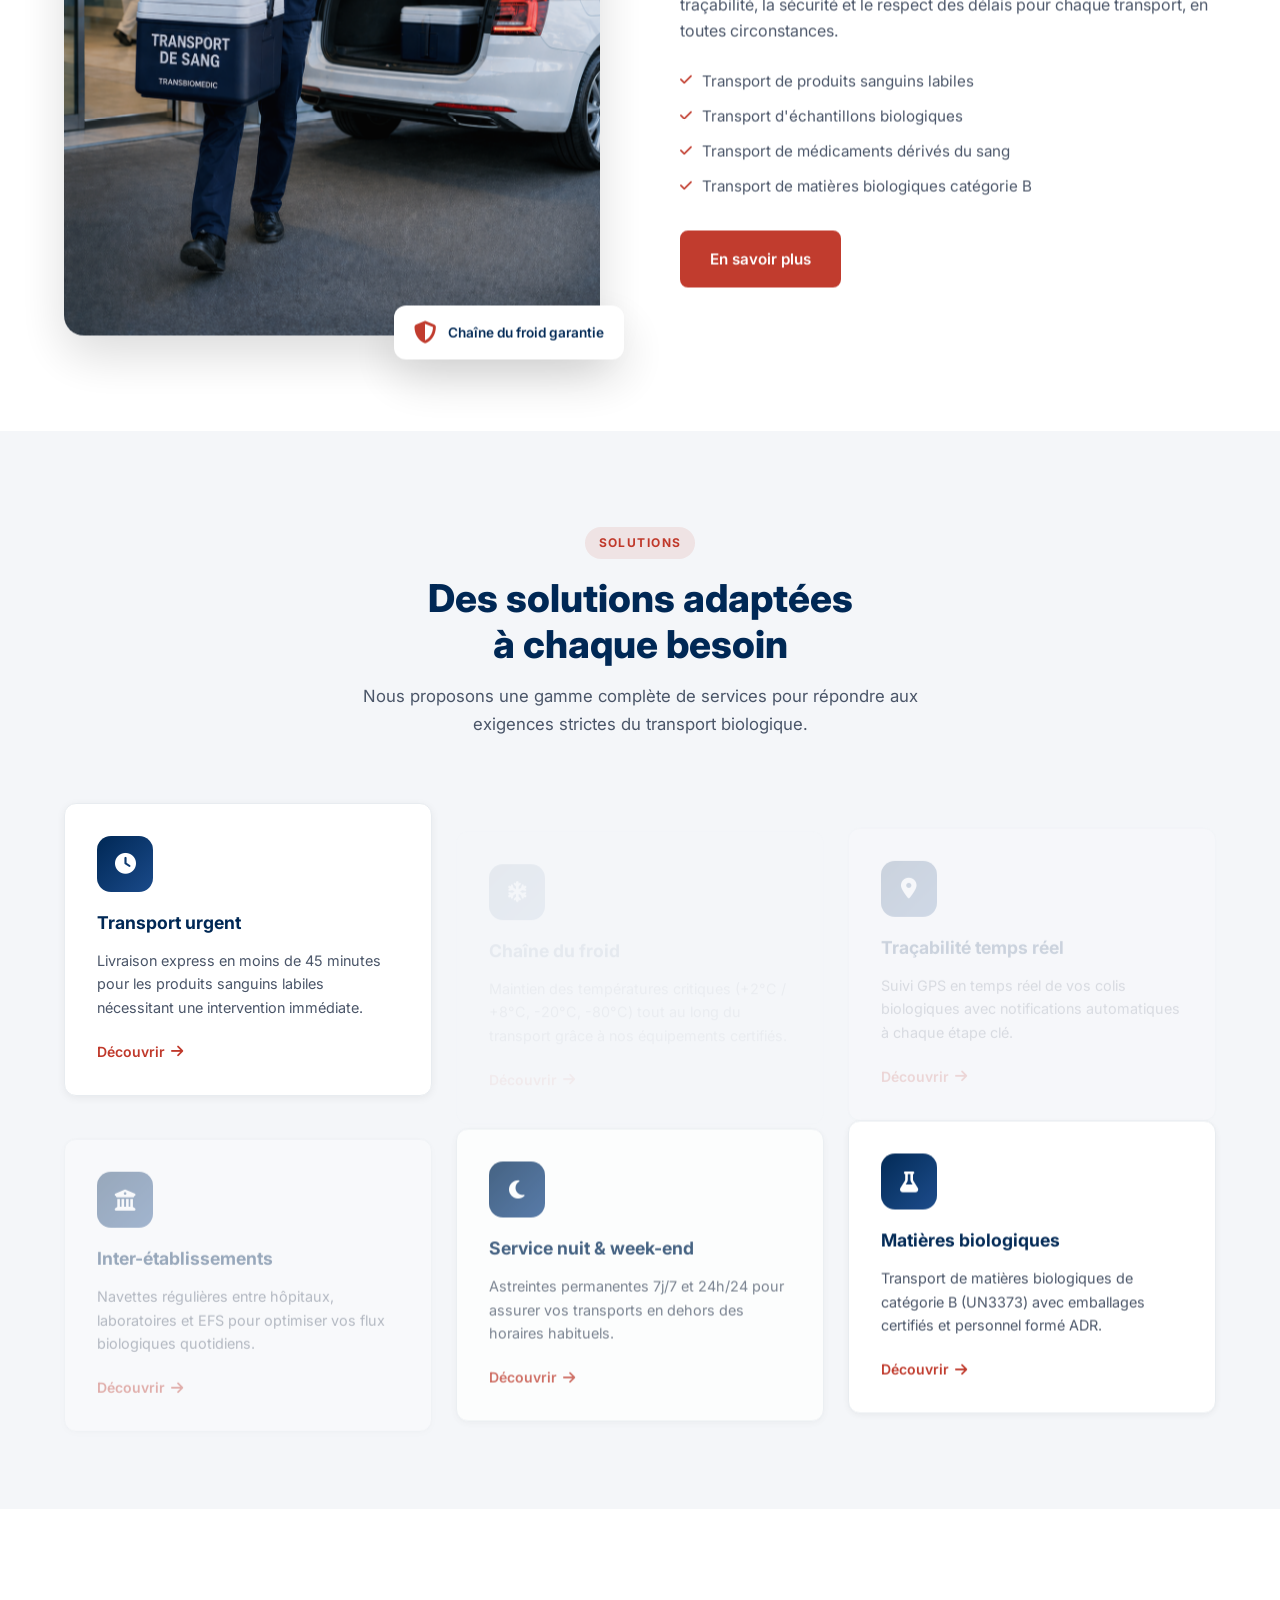
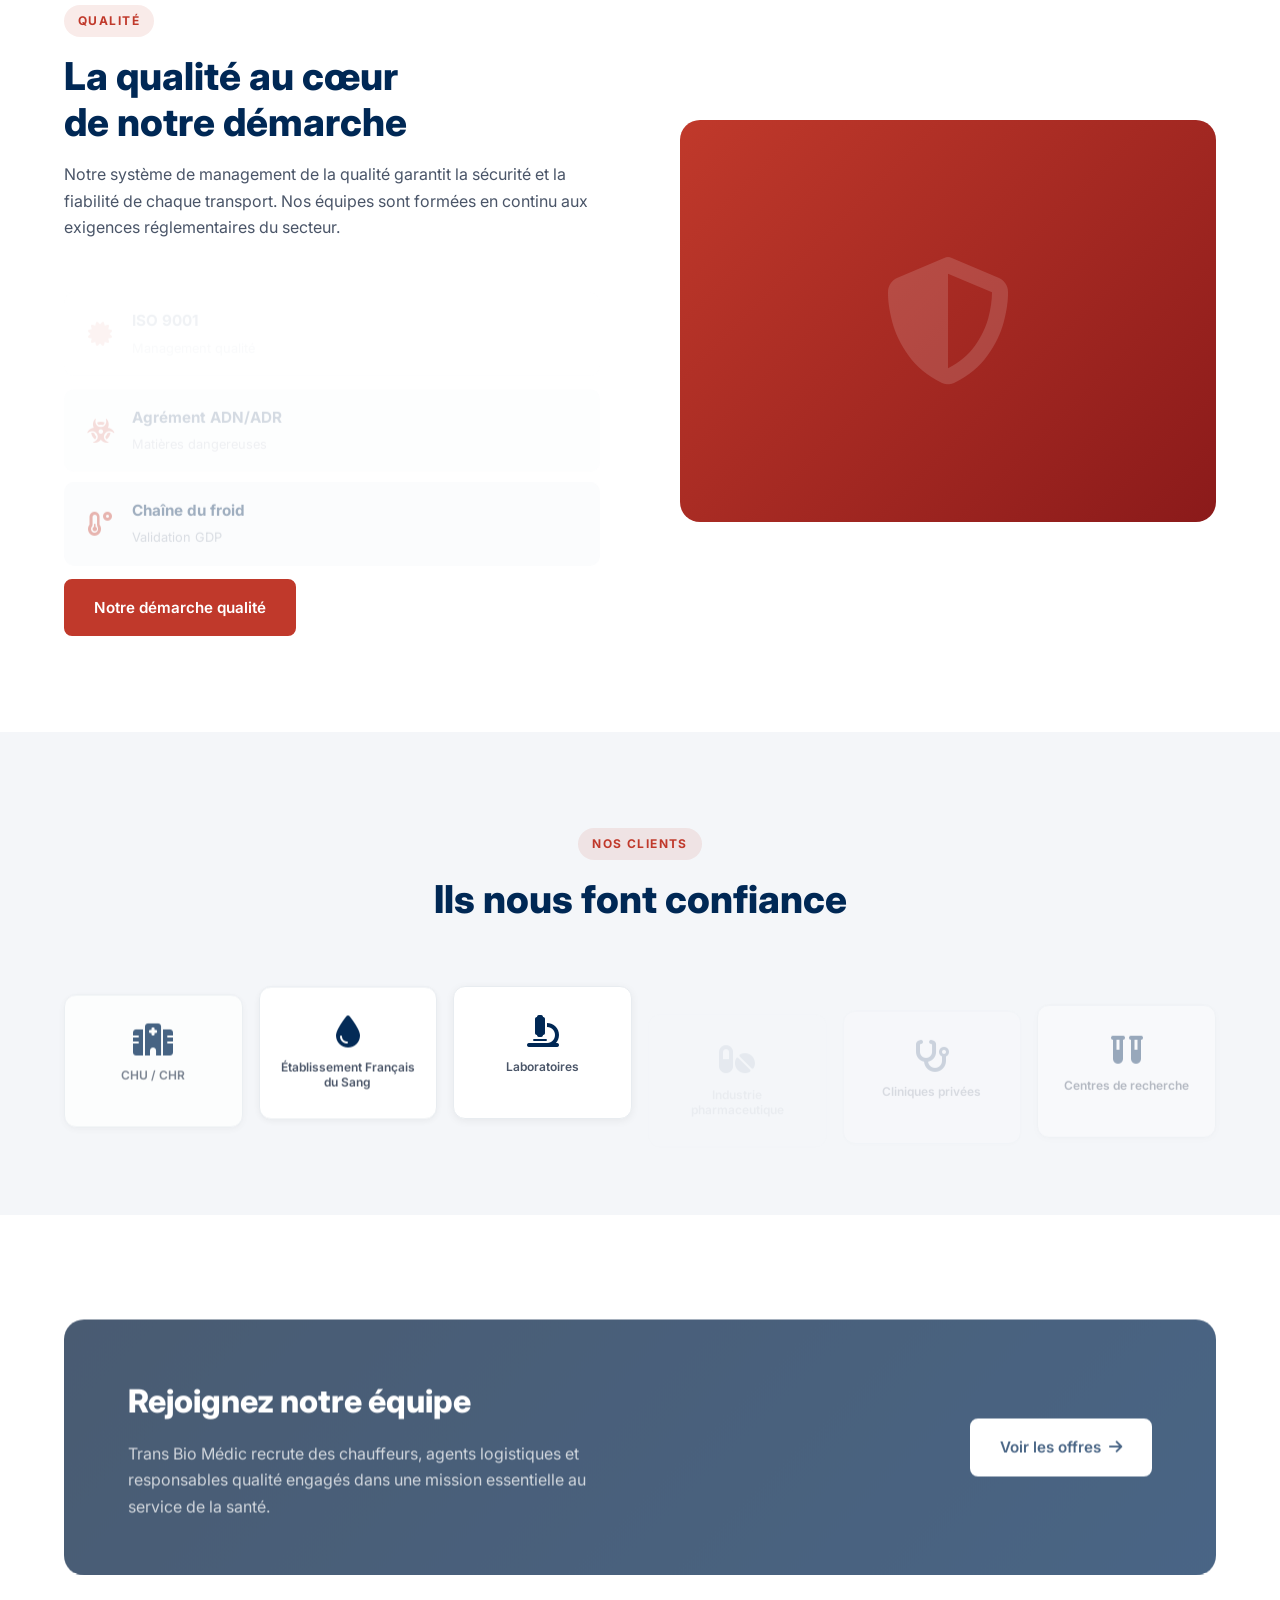
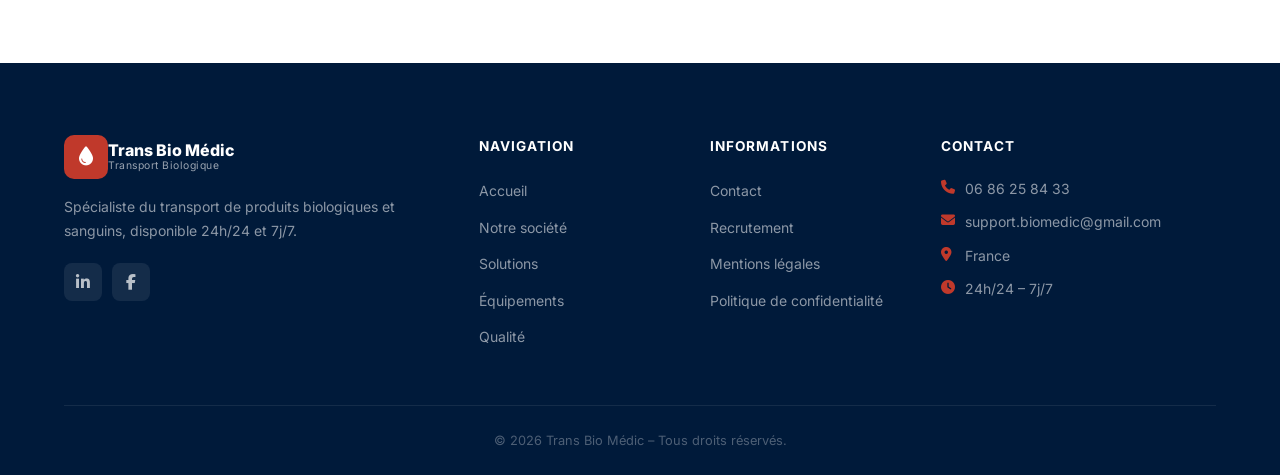
==== commit d08b41f3: "Restaure index.html et redirige Accueil.html Made-with: Cursor" ====
--- a/Accueil.html
+++ b/Accueil.html
@@ -3,338 +3,17 @@
 <head>
   <meta charset="UTF-8" />
   <meta name="viewport" content="width=device-width, initial-scale=1.0" />
-  <title>Trans Bio Médic – Transport de produits biologiques</title>
+  <title>Accueil – Trans Bio Médic</title>
+  <meta http-equiv="refresh" content="0; url=index.html" />
+  <link rel="canonical" href="index.html" />
   <link rel="icon" type="image/x-icon" href="favicon.ico" />
   <link rel="icon" type="image/png" href="images/favicon.png" />
-  <link rel="stylesheet" href="css/style.css" />
-  <link rel="preconnect" href="https://fonts.googleapis.com" />
-  <link rel="preconnect" href="https://fonts.gstatic.com" crossorigin />
-  <link href="https://fonts.googleapis.com/css2?family=Inter:wght@300;400;500;600;700;800&display=swap" rel="stylesheet" />
-  <link rel="stylesheet" href="https://cdnjs.cloudflare.com/ajax/libs/font-awesome/6.5.0/css/all.min.css" />
+  <style>
+    body { font-family: system-ui, -apple-system, Segoe UI, Roboto, sans-serif; padding: 24px; }
+    a { color: #c0392b; }
+  </style>
 </head>
 <body>
-
-  <!-- ===== COOKIE BANNER ===== -->
-  <div class="cookie-banner" id="cookieBanner">
-    <div class="cookie-content">
-      <p>Nous utilisons des cookies sur notre site Web pour voir comment vous interagissez avec lui. En acceptant, vous acceptez l'utilisation de ces cookies.</p>
-      <div class="cookie-actions">
-        <button class="btn-cookie-settings" id="cookieSettings">Paramètres</button>
-        <button class="btn-cookie-accept" id="cookieAccept">J'accepte</button>
-      </div>
-    </div>
-  </div>
-
-  <!-- ===== HEADER / NAVIGATION ===== -->
-  <header class="header" id="header">
-    <nav class="navbar">
-      <a href="index.html" class="logo">
-        <img src="images/logo-tbm.png" alt="Trans Bio Médic" class="logo-img" />
-      </a>
-
-      <ul class="nav-links" id="navLinks">
-        <li><a href="index.html" class="nav-link active">Accueil</a></li>
-        <li><a href="pages/notre-societe.html" class="nav-link">Notre société</a></li>
-        <li><a href="pages/solutions.html" class="nav-link">Solutions</a></li>
-        <li><a href="pages/equipements.html" class="nav-link">Équipements</a></li>
-        <li><a href="pages/qualite.html" class="nav-link">Qualité</a></li>
-        <li><a href="Grille%20tarifaire.html" class="nav-link">Tarifs</a></li>
-        <li><a href="pages/contact.html" class="nav-link">Contact</a></li>
-        <li><a href="pages/recrutement.html" class="nav-link nav-link--cta">Recrutement</a></li>
-      </ul>
-
-      <button class="hamburger" id="hamburger" aria-label="Menu">
-        <span></span><span></span><span></span>
-      </button>
-    </nav>
-  </header>
-
-  <!-- ===== HERO ===== -->
-  <section class="hero">
-    <div class="hero-bg">
-      <div class="hero-particles" id="particles"></div>
-    </div>
-    <div class="hero-content">
-      <h1 class="hero-title">
-        100% dédiée au transport<br />
-        <span class="hero-title--accent">de produits biologiques</span>
-      </h1>
-      <p class="hero-desc">
-        Trans Bio Médic assure le transport sécurisé de produits sanguins, biologiques
-        et médicaux 24h/24, 7j/7 sur tout le territoire national.
-      </p>
-      <div class="hero-cta">
-        <a href="pages/solutions.html" class="btn btn--primary">Nos solutions</a>
-        <a href="pages/contact.html" class="btn btn--outline">Nous contacter</a>
-      </div>
-    </div>
-    <div class="hero-scroll">
-      <span>Découvrir</span>
-      <i class="fa-solid fa-chevron-down"></i>
-    </div>
-  </section>
-
-  <!-- ===== CHIFFRES CLÉS ===== -->
-  <section class="stats">
-    <div class="container">
-      <div class="stats-grid">
-        <div class="stat-card" data-count="24">
-          <span class="stat-number" data-target="24">0</span>
-          <span class="stat-unit">h/24</span>
-          <p class="stat-label">Disponibilité permanente</p>
-        </div>
-        <div class="stat-card" data-count="7">
-          <span class="stat-number" data-target="7">0</span>
-          <span class="stat-unit">j/7</span>
-          <p class="stat-label">Tous les jours de l'année</p>
-        </div>
-        <div class="stat-card" data-count="100">
-          <span class="stat-number" data-target="100">0</span>
-          <span class="stat-unit">%</span>
-          <p class="stat-label">Dédié au transport biologique</p>
-        </div>
-        <div class="stat-card" data-count="15">
-          <span class="stat-number" data-target="22">0</span>
-          <span class="stat-unit">ans</span>
-          <p class="stat-label">D'expertise</p>
-        </div>
-      </div>
-    </div>
-  </section>
-
-  <!-- ===== PRÉSENTATION ===== -->
-  <section class="about section">
-    <div class="container">
-      <div class="about-grid">
-        <div class="about-visual">
-          <div class="about-img-wrapper">
-            <img src="images/Coursier%20avec%20logo.png" alt="Coursier Trans Bio Médic" class="about-img" />
-            <div class="about-badge-float">
-              <i class="fa-solid fa-shield-halved"></i>
-              <span>Chaîne du froid garantie</span>
-            </div>
-          </div>
-        </div>
-        <div class="about-text">
-          <div class="section-tag">Notre société</div>
-          <h2 class="section-title">Une entreprise<br />spécialisée et fiable</h2>
-          <p>
-            Trans Bio Médic est une société de transport 100% dédiée aux produits biologiques
-            et sanguins. Nous opérons auprès des établissements de santé, laboratoires,
-            EFS et industries pharmaceutiques.
-          </p>
-          <p>
-            Notre expertise et notre organisation nous permettent de garantir la traçabilité,
-            la sécurité et le respect des délais pour chaque transport, en toutes circonstances.
-          </p>
-          <ul class="about-list">
-            <li><i class="fa-solid fa-check"></i> Transport de produits sanguins labiles</li>
-            <li><i class="fa-solid fa-check"></i> Transport d'échantillons biologiques</li>
-            <li><i class="fa-solid fa-check"></i> Transport de médicaments dérivés du sang</li>
-            <li><i class="fa-solid fa-check"></i> Transport de matières biologiques catégorie B</li>
-          </ul>
-          <a href="pages/notre-societe.html" class="btn btn--primary">En savoir plus</a>
-        </div>
-      </div>
-    </div>
-  </section>
-
-  <!-- ===== SOLUTIONS ===== -->
-  <section class="solutions section section--gray">
-    <div class="container">
-      <div class="section-header">
-        <div class="section-tag">Solutions</div>
-        <h2 class="section-title">Des solutions adaptées<br />à chaque besoin</h2>
-        <p class="section-desc">
-          Nous proposons une gamme complète de services pour répondre aux exigences
-          strictes du transport biologique.
-        </p>
-      </div>
-      <div class="solutions-grid">
-        <div class="solution-card">
-          <div class="solution-icon">
-            <i class="fa-solid fa-clock"></i>
-          </div>
-          <h3>Transport urgent</h3>
-          <p>Livraison express en moins de 45 minutes pour les produits sanguins labiles nécessitant une intervention immédiate.</p>
-          <a href="pages/solutions.html" class="card-link">Découvrir <i class="fa-solid fa-arrow-right"></i></a>
-        </div>
-        <div class="solution-card">
-          <div class="solution-icon">
-            <i class="fa-solid fa-snowflake"></i>
-          </div>
-          <h3>Chaîne du froid</h3>
-          <p>Maintien des températures critiques (+2°C / +8°C, -20°C, -80°C) tout au long du transport grâce à nos équipements certifiés.</p>
-          <a href="pages/solutions.html" class="card-link">Découvrir <i class="fa-solid fa-arrow-right"></i></a>
-        </div>
-        <div class="solution-card">
-          <div class="solution-icon">
-            <i class="fa-solid fa-location-dot"></i>
-          </div>
-          <h3>Traçabilité temps réel</h3>
-          <p>Suivi GPS en temps réel de vos colis biologiques avec notifications automatiques à chaque étape clé.</p>
-          <a href="pages/solutions.html" class="card-link">Découvrir <i class="fa-solid fa-arrow-right"></i></a>
-        </div>
-        <div class="solution-card">
-          <div class="solution-icon">
-            <i class="fa-solid fa-building-columns"></i>
-          </div>
-          <h3>Inter-établissements</h3>
-          <p>Navettes régulières entre hôpitaux, laboratoires et EFS pour optimiser vos flux biologiques quotidiens.</p>
-          <a href="pages/solutions.html" class="card-link">Découvrir <i class="fa-solid fa-arrow-right"></i></a>
-        </div>
-        <div class="solution-card">
-          <div class="solution-icon">
-            <i class="fa-solid fa-moon"></i>
-          </div>
-          <h3>Service nuit & week-end</h3>
-          <p>Astreintes permanentes 7j/7 et 24h/24 pour assurer vos transports en dehors des horaires habituels.</p>
-          <a href="pages/solutions.html" class="card-link">Découvrir <i class="fa-solid fa-arrow-right"></i></a>
-        </div>
-        <div class="solution-card">
-          <div class="solution-icon">
-            <i class="fa-solid fa-flask"></i>
-          </div>
-          <h3>Matières biologiques</h3>
-          <p>Transport de matières biologiques de catégorie B (UN3373) avec emballages certifiés et personnel formé ADR.</p>
-          <a href="pages/solutions.html" class="card-link">Découvrir <i class="fa-solid fa-arrow-right"></i></a>
-        </div>
-      </div>
-    </div>
-  </section>
-
-  <!-- ===== QUALITÉ ===== -->
-  <section class="quality section">
-    <div class="container">
-      <div class="quality-grid">
-        <div class="quality-text">
-          <div class="section-tag">Qualité</div>
-          <h2 class="section-title">La qualité au cœur<br />de notre démarche</h2>
-          <p>
-            Notre système de management de la qualité garantit la sécurité et la fiabilité
-            de chaque transport. Nos équipes sont formées en continu aux exigences
-            réglementaires du secteur.
-          </p>
-          <div class="quality-certifs">
-            <div class="certif-badge">
-              <i class="fa-solid fa-certificate"></i>
-              <div>
-                <strong>ISO 9001</strong>
-                <span>Management qualité</span>
-              </div>
-            </div>
-            <div class="certif-badge">
-              <i class="fa-solid fa-biohazard"></i>
-              <div>
-                <strong>Agrément ADN/ADR</strong>
-                <span>Matières dangereuses</span>
-              </div>
-            </div>
-            <div class="certif-badge">
-              <i class="fa-solid fa-temperature-low"></i>
-              <div>
-                <strong>Chaîne du froid</strong>
-                <span>Validation GDP</span>
-              </div>
-            </div>
-          </div>
-          <a href="pages/qualite.html" class="btn btn--primary">Notre démarche qualité</a>
-        </div>
-        <div class="quality-visual">
-          <div class="quality-img-placeholder">
-            <i class="fa-solid fa-shield-halved"></i>
-          </div>
-        </div>
-      </div>
-    </div>
-  </section>
-
-  <!-- ===== CLIENTS / PARTENAIRES ===== -->
-  <section class="partners section section--gray">
-    <div class="container">
-      <div class="section-header">
-        <div class="section-tag">Nos clients</div>
-        <h2 class="section-title">Ils nous font confiance</h2>
-      </div>
-      <div class="partners-grid">
-        <div class="partner-item"><i class="fa-solid fa-hospital"></i><span>CHU / CHR</span></div>
-        <div class="partner-item"><i class="fa-solid fa-droplet"></i><span>Établissement Français du Sang</span></div>
-        <div class="partner-item"><i class="fa-solid fa-microscope"></i><span>Laboratoires</span></div>
-        <div class="partner-item"><i class="fa-solid fa-pills"></i><span>Industrie pharmaceutique</span></div>
-        <div class="partner-item"><i class="fa-solid fa-stethoscope"></i><span>Cliniques privées</span></div>
-        <div class="partner-item"><i class="fa-solid fa-vials"></i><span>Centres de recherche</span></div>
-      </div>
-    </div>
-  </section>
-
-  <!-- ===== RECRUTEMENT APERÇU ===== -->
-  <section class="recruitment-cta section">
-    <div class="container">
-      <div class="recruitment-card">
-        <div class="recruitment-text">
-          <h2>Rejoignez notre équipe</h2>
-          <p>Trans Bio Médic recrute des chauffeurs, agents logistiques et responsables qualité engagés dans une mission essentielle au service de la santé.</p>
-        </div>
-        <a href="pages/recrutement.html" class="btn btn--white">Voir les offres <i class="fa-solid fa-arrow-right"></i></a>
-      </div>
-    </div>
-  </section>
-
-  <!-- ===== FOOTER ===== -->
-  <footer class="footer">
-    <div class="container">
-      <div class="footer-grid">
-        <div class="footer-brand">
-          <div class="logo">
-            <div class="logo-icon">
-              <i class="fa-solid fa-droplet"></i>
-            </div>
-            <div class="logo-text">
-              <span class="logo-main">Trans Bio Médic</span>
-              <span class="logo-sub">Transport Biologique</span>
-            </div>
-          </div>
-          <p>Spécialiste du transport de produits biologiques et sanguins, disponible 24h/24 et 7j/7.</p>
-          <div class="footer-social">
-            <a href="#" aria-label="LinkedIn"><i class="fa-brands fa-linkedin-in"></i></a>
-            <a href="#" aria-label="Facebook"><i class="fa-brands fa-facebook-f"></i></a>
-          </div>
-        </div>
-        <div class="footer-col">
-          <h4>Navigation</h4>
-          <ul>
-            <li><a href="index.html">Accueil</a></li>
-            <li><a href="pages/notre-societe.html">Notre société</a></li>
-            <li><a href="pages/solutions.html">Solutions</a></li>
-            <li><a href="pages/equipements.html">Équipements</a></li>
-            <li><a href="pages/qualite.html">Qualité</a></li>
-          </ul>
-        </div>
-        <div class="footer-col">
-          <h4>Informations</h4>
-          <ul>
-            <li><a href="pages/contact.html">Contact</a></li>
-            <li><a href="pages/recrutement.html">Recrutement</a></li>
-            <li><a href="#">Mentions légales</a></li>
-            <li><a href="#">Politique de confidentialité</a></li>
-          </ul>
-        </div>
-        <div class="footer-col">
-          <h4>Contact</h4>
-          <ul class="footer-contact">
-            <li><i class="fa-solid fa-phone"></i><a href="tel:+33686258433">06 86 25 84 33</a></li>
-            <li><i class="fa-solid fa-envelope"></i><a href="mailto:support.biomedic@gmail.com">support.biomedic@gmail.com</a></li>
-            <li><i class="fa-solid fa-location-dot"></i><span>France</span></li>
-            <li><i class="fa-solid fa-clock"></i><span>24h/24 – 7j/7</span></li>
-          </ul>
-        </div>
-      </div>
-      <div class="footer-bottom">
-        <p>&copy; 2026 Trans Bio Médic – Tous droits réservés.</p>
-      </div>
-    </div>
-  </footer>
-
-  <script src="js/main.js"></script>
+  <p>Redirection vers l’accueil. Si rien ne se passe, cliquez ici : <a href="index.html">Accueil</a>.</p>
 </body>
 </html>
